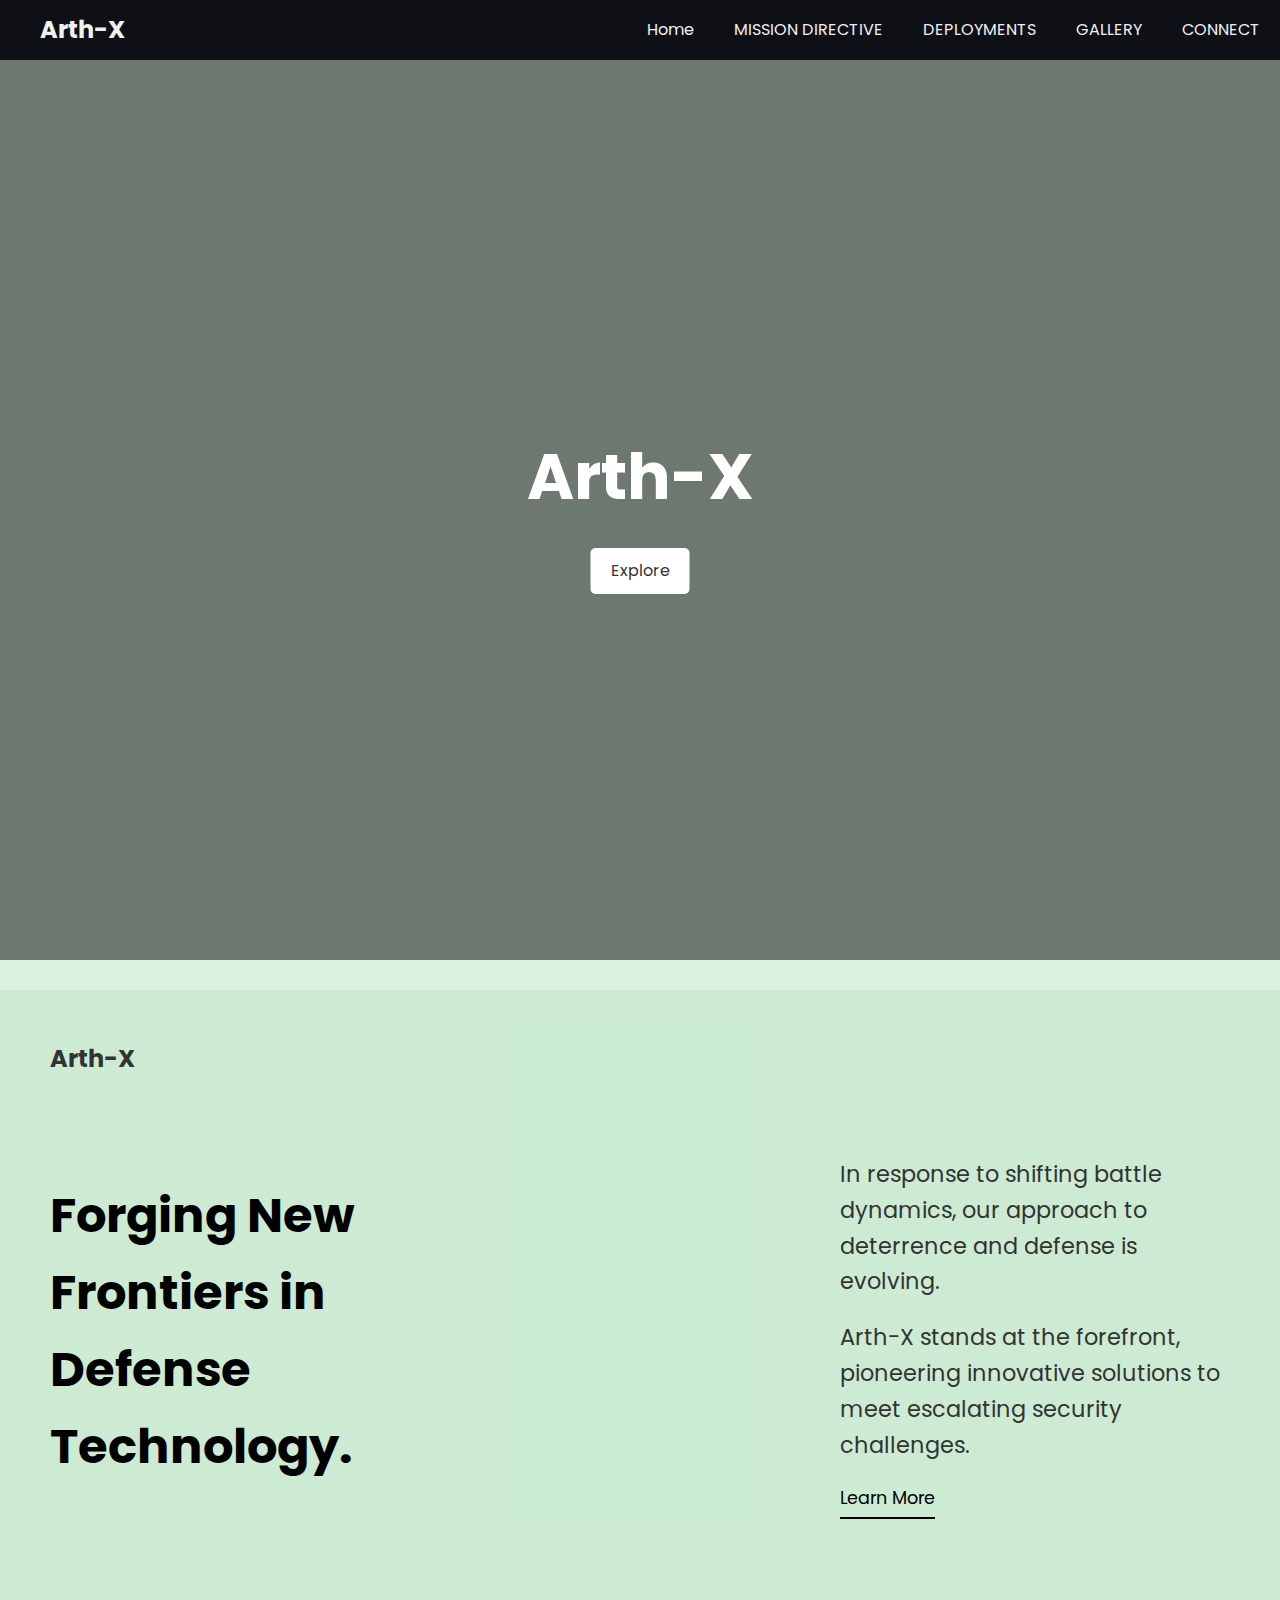
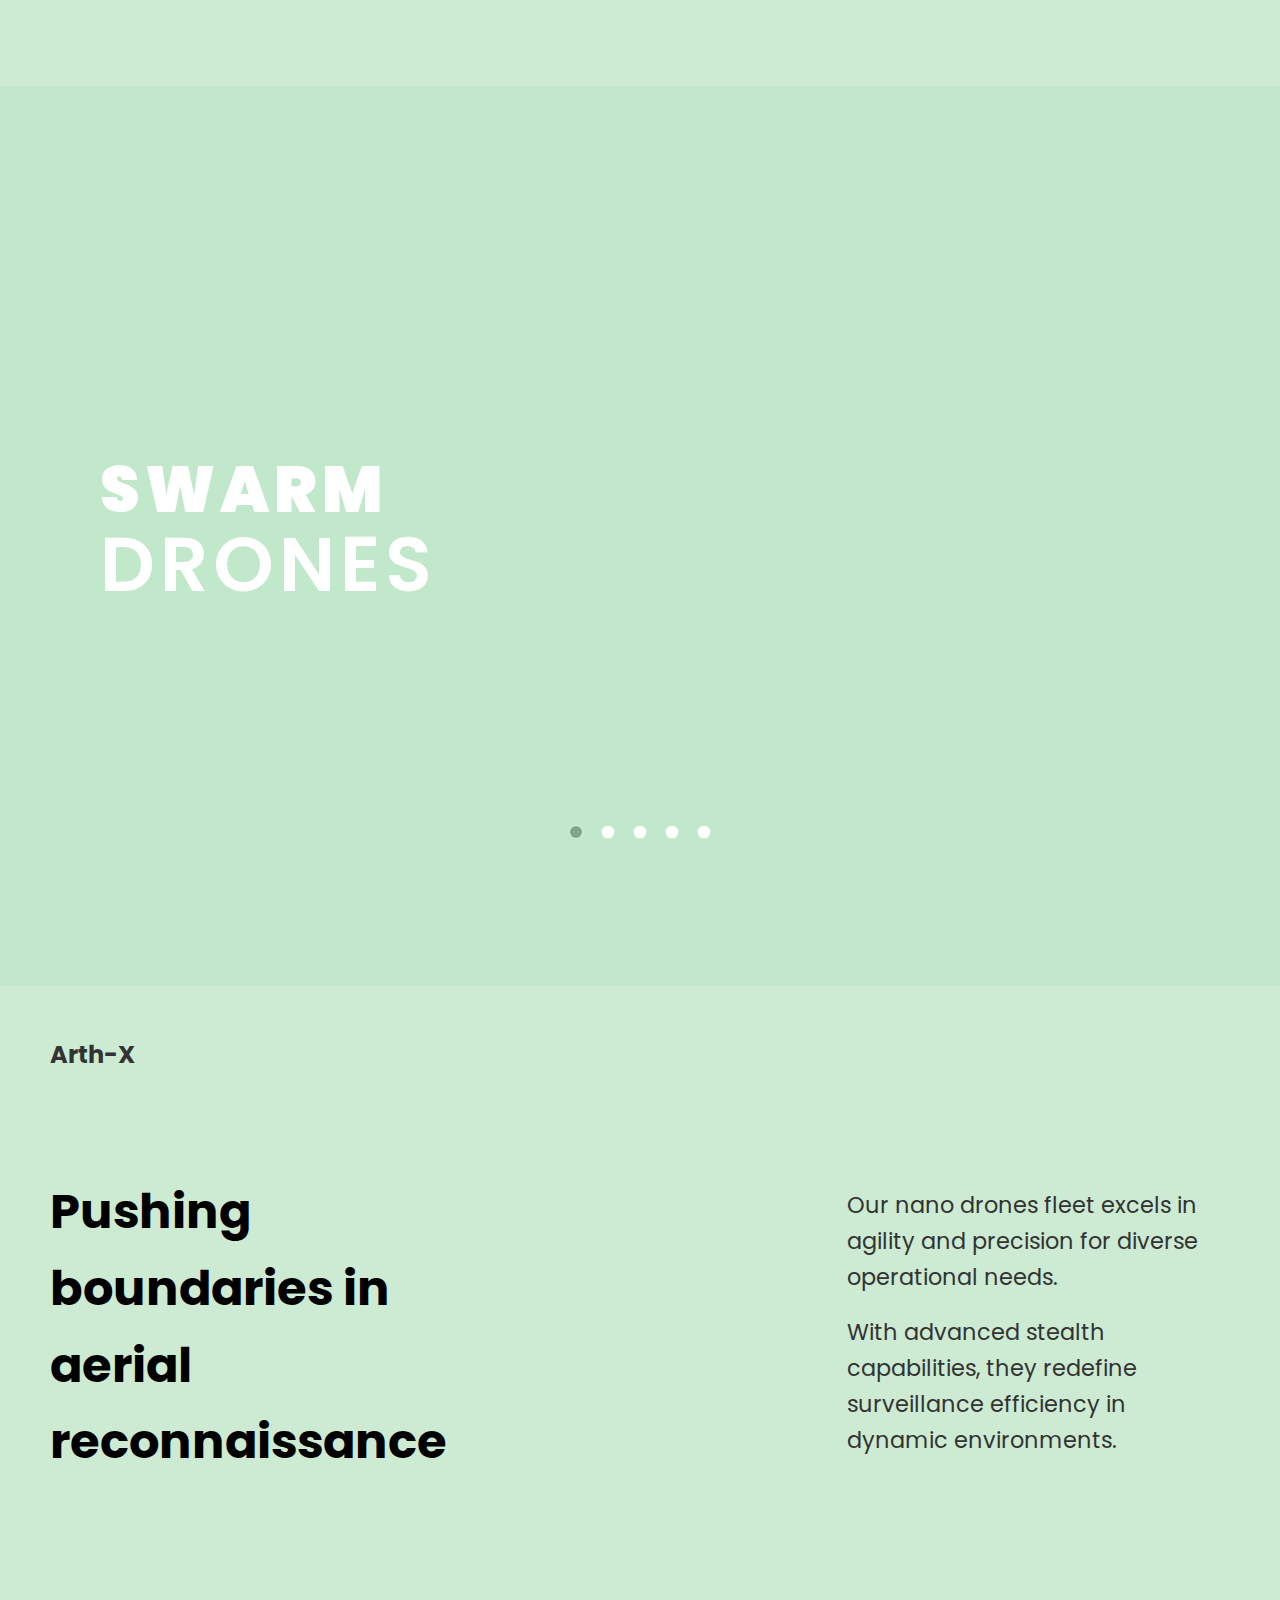
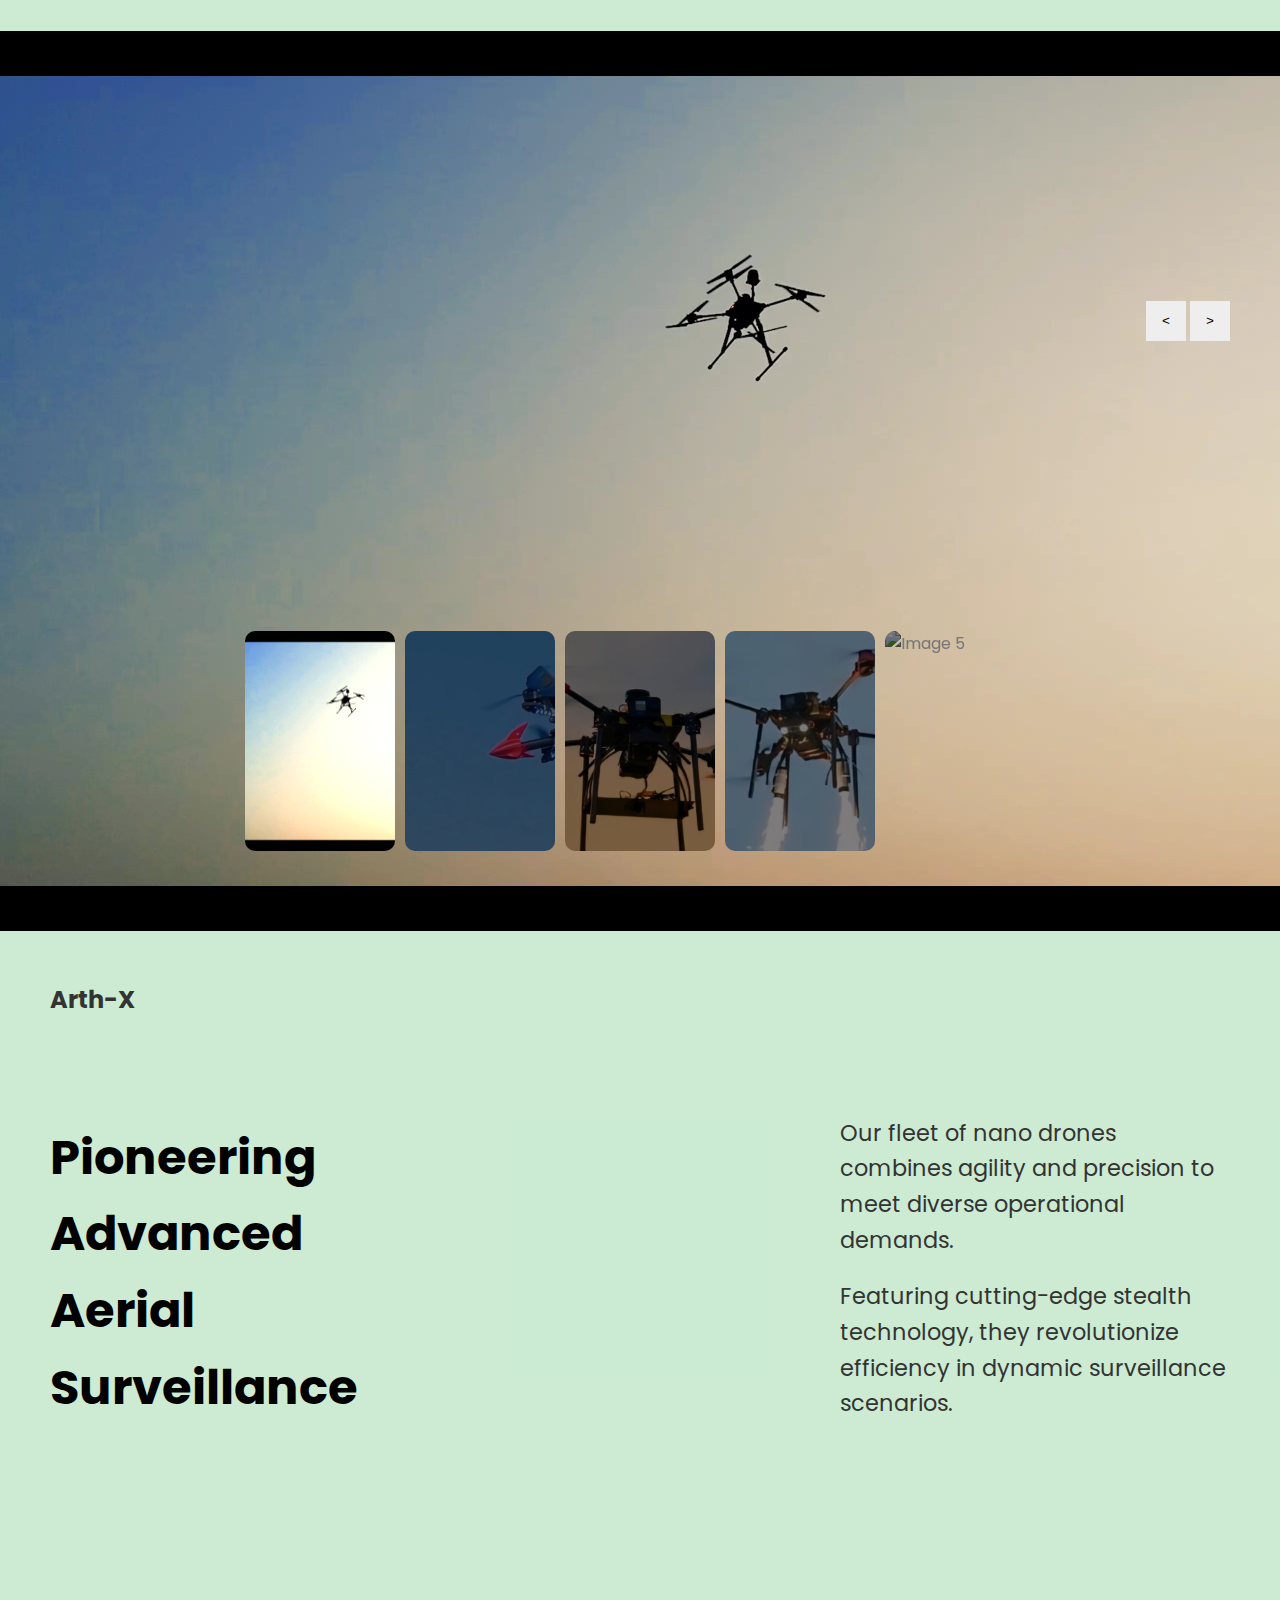
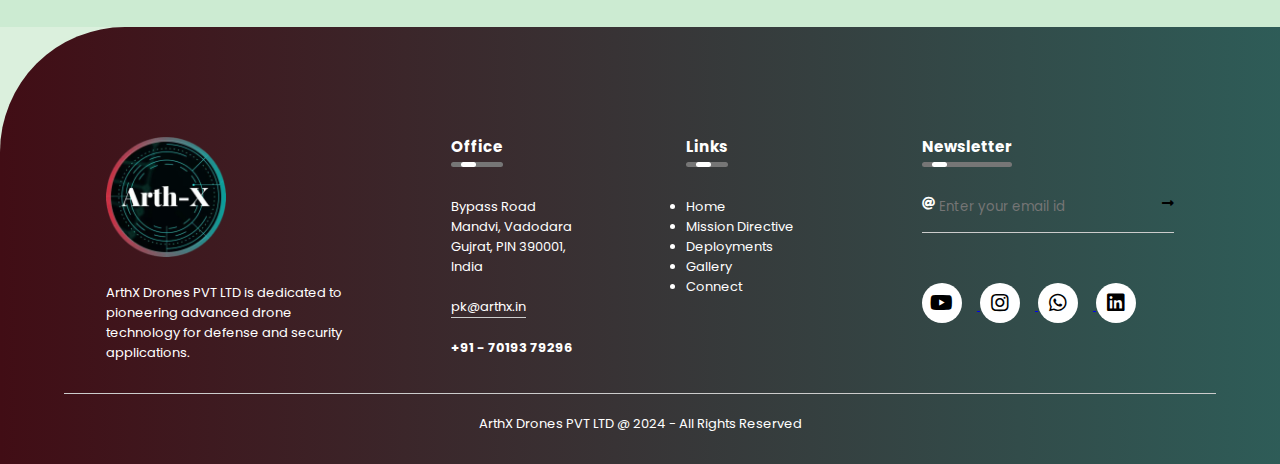
==== index.html @ 859b863c "Update index.html" ====
<!DOCTYPE html>
<html lang="en">
<head>
    <meta charset="UTF-8">
    <meta name="viewport" content="width: device-width, initial-scale=1.0">
    <title>Arth-X - Meaning with X-Factor</title>
    <link rel="stylesheet" href="style.css">
    <link rel="stylesheet" href="https://cdnjs.cloudflare.com/ajax/libs/font-awesome/5.14.0/css/all.min.css">
    <script src="https://kit.fontawesome.com/4e0929f09c.js" crossorigin="anonymous"></script>
    <link rel="stylesheet" href="styles.css">
    
   
</head>
<body>
    <nav>
        <div class="logo-text"></div>
        <label for="sidebar-active" class="open-sidebar-button">
          <i class="fa-solid fa-bars"></i>
        </label>
        <input type="checkbox" id="sidebar-active">
        
        <div class="logo-text">Arth-X</div> <!-- Logo Text -->
    
        <div class="links-container">
            <label for="sidebar-active" class="close-sidebar-button">
                <i class="fa-solid fa-xmark"></i>
              </label>
    
          <!-- The <a> tags are linked to the subpages -->
          <a href="index.html">Home</a> 
          <a href="about.html">MISSION DIRECTIVE</a> 
          <a href="deployments.html">DEPLOYMENTS</a>
          <a href="gallery.html">GALLERY</a>
          <a href="connect.html">CONNECT</a>
        </div>
    </nav>
    


    <div class="hero">
        <video autoplay loop muted class="back-video">
            <source src="Images/fpv kamikaze 2 (2) (1) (2) (1).mp4" type="video/mp4">
        </video>

        

        <div class="contentz">
            <h1>Arth-X</h1>
            <a href="#" class="explore-btn">Explore</a>
        </div>
    </div>
    
    <main>
        <div class="customslider" style="
            --width: 100px;
            --height: 30px;
            --quantity: 10;
        ">
            <div class="list">
                <div class="item" style="--position: 1"><img src="Images/slider1_1.png" alt=""></div>
                <div class="item" style="--position: 2"><img src="Images/slider1_2.png" alt=""></div>
                <div class="item" style="--position: 3"><img src="Images/slider1_3.png" alt=""></div>
                <div class="item" style="--position: 4"><img src="Images/slider1_4.png" alt=""></div>
                <div class="item" style="--position: 5"><img src="Images/slider1_5.png" alt=""></div>
                <div class="item" style="--position: 6"><img src="Images/slider1_6.png" alt=""></div>
                <div class="item" style="--position: 7"><img src="Images/slider1_7.png" alt=""></div>
                <div class="item" style="--position: 8"><img src="Images/slider1_8.png" alt=""></div>
                <div class="item" style="--position: 9"><img src="Images/slider1_9.png" alt=""></div>
                <div class="item" style="--position: 10"><img src="Images/slider1_10.png" alt=""></div>
            </div>
        </div>

        
        
    </main>

    <section class="mission-section">
        <div class="left-column">
            <h2>Arth-X</h2>
            <h1>Forging New Frontiers in Defense Technology.</h1>
        </div>
        <div class="right-column">
            <p>In response to shifting battle dynamics, our approach to deterrence and defense is evolving.</p>
            <p>Arth-X stands at the forefront, pioneering innovative solutions to meet escalating security challenges.</p>
            <a href="#" class="learn-more-btn">Learn More</a>
        </div>
    </section>

    <section class="homeA">
        <video class="video-slide active" src="Images/swarm-day-4_hS8DMoUv.mp4_1721226714559.mp4" autoplay muted loop></video>
        <video class="video-slide" src="Images/happy-mkaakr-sankranrti_ITBYeSYR..mp4_1721223383034.mp4" autoplay muted loop></video>
        <video class="video-slide" src="Images/fpv loop.mp4" autoplay muted loop></video>
        <video class="video-slide" src="Images/fpv kamikaze 2 (2) (1) (2) (1).mp4" autoplay muted loop></video>
        <video class="video-slide" src="Images/micro-auto-arthx_41z5hWg6.mp4_1721512950870.mp4" autoplay muted loop></video>
        <div class="content active">
            <h1>Swarm<br><span>Drones</span></h1>
           
            
        </div>
        <div class="content">
            <h1>Recon<br><span> Drones</span></h1>
            
            
        </div>
        <div class="content">
            <h1>Stealth <br><span>Drones</span></h1>
            
            
        </div>
        <div class="content">
            <h1>Automated<br><span>Drones</span></h1>
            
            
        </div>
        <div class="content">
            <h1>Surveillance<br><span>Drones</span></h1>
           
            
        </div>
        <div class="slider-navigation">
            <div class="nav-btn active"></div>
            <div class="nav-btn"></div>
            <div class="nav-btn"></div>
            <div class="nav-btn"></div>
            <div class="nav-btn"></div>
        </div>
    </section>
    
      <script type="text/javascript">
      //Javacript for responsive navigation menu
      const menuBtn = document.querySelector(".menu-btn");
      const navigation = document.querySelector(".navigation");
  
      menuBtn.addEventListener("click", () => {
        menuBtn.classList.toggle("active");
        navigation.classList.toggle("active");
      });
  
      //Javacript for video slider navigation
      const btns = document.querySelectorAll(".nav-btn");
      const slides = document.querySelectorAll(".video-slide");
      const contents = document.querySelectorAll(".content");
  
      var sliderNav = function(manual){
        btns.forEach((btn) => {
          btn.classList.remove("active");
        });
  
        slides.forEach((slide) => {
          slide.classList.remove("active");
        });
  
        contents.forEach((content) => {
          content.classList.remove("active");
        });
  
        btns[manual].classList.add("active");
        slides[manual].classList.add("active");
        contents[manual].classList.add("active");
      }
  
      btns.forEach((btn, i) => {
        btn.addEventListener("click", () => {
          sliderNav(i);
        });
      });
      </script>


    

    <section class="mission-section">
        <div class="left-column">
            <h2>Arth-X</h2>
            <h1>Pushing boundaries in aerial reconnaissance</h1>
        </div>
        <div class="right-column">
            <p>Our nano drones fleet excels in agility and precision for diverse operational needs.</p>
            <p>With advanced stealth capabilities, they redefine surveillance efficiency in dynamic environments.</p>
        </div>
    </section>

    
    <section class="carousel">
        <!-- Slider -->
        <div class="slider">
            <!-- List Items -->
            <div class="list">
                <div class="item active">
                    <img src="Images/img6.webp" alt="Slider Image 1">
                    <div class="content">
                        <p>Arth-X</p>
                        <h2>SkyRaptor</h2>
                        <p>Stealth and precision from above, redefining aerial dominance in military operations</p>
                    </div>
                </div>
                <div class="item">
                    <img src="Images/img7.webp" alt="Slider Image 2">
                    <div class="content">
                        <p>Arth-X</p>
                        <h2>AgniRaptor</h2>
                        <p>Blazing through with unstoppable force, the ultimate FPV kamikaze drone.</p>
                    </div>
                </div>
                <div class="item">
                    <img src="Images/img8.webp" alt="Slider Image 3">
                    <div class="content">
                        <p>ARTH-X</p>
                        <h2>FalconStrike</h2>
                        <p>Soaring with precision and power, FalconStrike is the aerial drone engineered for high-speed tactical missions.</p>

                    </div>
                </div>
                <div class="item">
                    <img src="Images/img9.webp" alt="Slider Image 4">
                    <div class="content">
                        <p>ARTH-X</p>
                        <h2>ThunderClaw</h2>
                        <p>Unleash a storm of technological prowess with ThunderClaw.</p>

                    </div>
                </div>
                <div class="item">
                    <img src="Images/file.png" alt="Slider Image 5">
                    <div class="content">
                        <p>ARTH-X</p>
                        <h2>ViperEdge</h2>
                        <p>With razor-sharp agility and cutting-edge features.</p>

                    </div>
                </div>
            </div>
            <!-- Button Arrows -->
            <div class="arrows">
                <button id="prev">&lt;</button>
                <button id="next">&gt;</button>
            </div>
            <!-- Thumbnail -->
            <div class="thumbnail">
                <div class="item active">
                    <img src="Images/img6.webp" alt="Image 1">
                    <div class="content"></div>
                </div>
                <div class="item">
                    <img src="Images/img7.webp" alt="Image 2">
                    <div class="content"></div>
                </div>
                <div class="item">
                    <img src="Images/img8.jpg" alt="Image 3">
                    <div class="content"></div>
                </div>
                <div class="item">
                    <img src="Images/img9.jpg" alt="Image 4">
                    <div class="content"></div>
                </div>
                <div class="item">
                    <img src="Images/file.webp" alt="Image 5">
                    <div class="content"></div>
                </div>
            </div>
        </div>
    </section>

    <section class="mission-section">
        <div class="left-column">
        <h2>Arth-X</h2>
        <h1>Pioneering Advanced Aerial Surveillance</h1>
        </div>
            <div class="right-column">
        <p>Our fleet of nano drones combines agility and precision to meet diverse operational demands.</p>
        <p>Featuring cutting-edge stealth technology, they revolutionize efficiency in dynamic surveillance scenarios.</p>
            </div>
                        </div>
                    </div>
                </label>
                
    </section>



    <footer>
        <div class="row">
            <div class="col">
                <img src="Images/logo.webp" class="logo" alt="Logo">
                <p>ArthX Drones PVT LTD is dedicated to pioneering advanced drone technology for defense and security applications.</p>
            </div>
            <div class="col">
                <h3>Office<div class="underline"><span></span></div></h3>
                <p>Bypass Road</p>
                <p>Mandvi, Vadodara</p>
                <p>Gujrat, PIN 390001, India</p>
                <p class="email-id">pk@arthx.in</p>
                <h4>+91 - 70193 79296</h4>
            </div>
            
            <div class="col">
                <h3>Links<div class="underline"><span></span></div></h3>
                <ul>
                    <li><a href="index.html">Home</a></li>
                    <li><a href="about.html">Mission Directive</a></li>
                    <li><a href="deployments.html">Deployments</a></li>
                    <li><a href="gallery.html">Gallery</a></li>
                    <li><a href="connect.html">Connect</a></li>
                </ul>
            </div>
            
            <div class="col">
                <h3>Newsletter<div class="underline"><span></span></div></h3>
                <form>
                    <i class="fas fa-at"></i>
                    <input type="email" placeholder=" Enter your email id" required>
                    <button type="submit"><i class="fas fa-long-arrow-alt-right"></i></button>
                </form>
                
                <div class="social-icons">
                    <a href="https://www.youtube.com/@arthx1977" target="_blank">
                        <i class="fab fa-youtube"></i>
                    </a>
                    <a href="https://www.instagram.com/arthx.in/" target="_blank">
                        <i class="fab fa-instagram"></i>
                    </a>
                    <a href="https://api.whatsapp.com/send?phone=7019379296" target="_blank">
                        <i class="fab fa-whatsapp"></i>
                    </a>
                    <a href="https://www.linkedin.com/company/arthxx/" target="_blank">
                        <i class="fab fa-linkedin"></i>
                    </a>
                </div>
            </div>
        </div>
        <hr>
        <p class="copyright">ArthX Drones PVT LTD @ 2024 - All Rights Reserved</p>
    </footer>


    

    <script src="https://unpkg.com/scrollreveal"></script>
    <script>
      if (typeof ScrollReveal === 'undefined') {
        document.write('<script src="app.js"><\/script>');
      }
    </script>
    
    <script src="app.js" defer></script>
</body>
</html>
---- style.css ----
/* Google Fonts Import */
@import url('https://fonts.googleapis.com/css2?family=Poppins:ital,wght@0,100;0,200;0,300;0,400;0,500;0,600;0,700;0,800;0,900;1,100;1,200;1,300;1,400;1,500;1,600;1,700;1,800;1,900&display=swap');
@import url('https://fonts.googleapis.com/css2?family=Poppins:ital,wght@0,100;0,200;0,300;0,400;0,500;0,600;0,700;0,800;0,900;1,100;1,200;1,300;1,400;1,500;1,600;1,700;1,800;1,900&display=swap');

/* Reset and base styles */
* {
    margin: 0;
    padding: 0;
    box-sizing: border-box;
}

body {
    font-family: 'Poppins', sans-serif;
    line-height: 1.6;
    overflow-x: hidden; /* Prevent horizontal scroll */
    background-color: #fff; /* Set a default background color */
}

/* Hero section */

.contentz {
    align-items: center; /* Center align items horizontally */
    text-align: center; /* Center align text */
    position: absolute;
    top: 50%;
    left: 50%;
    transform: translate(-50%, -50%);
    z-index: 1;
    white-space: nowrap;
}

.hero {
    position: relative;
    height: 100vh;
    width: auto;
    display: flex;
    align-s: center;
    justify-content: center;
    text-align: center;
    color: #fff;
    background-image: linear-gradient(rgba(0, 0, 0, 0.5), rgba(0, 0, 0, 0.5)), url('images/background.jpg');
    background-size: cover;
    background-position: center;
    padding: 0 5%;
}

.hero video.back-video {
    position: absolute;
    right: 0;
    bottom: 0;
    z-index: -1;
    width: auto;
    height: 100%;
}

.hero h1 {
    font-size: 4rem;
    font-weight: bold;
    margin-bottom: 20px;
}

.hero .explore-btn {
    display: inline-block;
    padding: 10px 20px;
    background-color: #fff;
    color: #333;
    text-decoration: none;
    border-radius: 5px;
    transition: background-color 0.3s ease;
}

.hero .explore-btn:hover {
    background-color: #ddd;
}

/* Navigation */

/* Mission section */
.mission-section {
    display: flex;
    justify-content: space-between;
    align-s: center;
    padding: 1000px;;
    background-color: rgba(170, 224, 187, 0.3);
}

.left-column {
    flex: 1;
    padding-right: 200px;
}

.left-column h2 {
    font-size: 1.5rem;
    color: #333;
    margin-bottom: 100px;
}

.left-column h1 {
    font-size: 3.0rem;
    font-weight: bold;
    color: #000;
    margin-bottom: 150px;
}

.right-column {
    flex: 1;
    padding-left: 200px;
}

.right-column p {
    font-size: 1.4rem;
    color: #333;
    margin-bottom: 20px;
}

.learn-more-btn {
    display: inline-block;
    font-size: 1.1rem;
    color: #000;
    text-decoration: none;
    border-bottom: 2px solid #000;
    padding-bottom: 5px;
    transition: color 0.3s ease, border-color 0.3s ease;
}

.learn-more-btn:hover {
    color: #007bff;
    border-color: #007bff;
}

/* News section */
.news {
    background-color: #f9f9f9;
    padding: 50px 0;
}

.container {
    width: 80%;
    margin: 0 auto;
    padding: 40px 0;
}

.news-list {
    display: flex;
    justify-content: space-around;
    margin-top: 40px;
}

.news-article {
    text-align: center;
    padding: 20px;
}

.news-article h3 {
    font-size: 1.5rem;
    margin-bottom: 10px;
}

.news-article p {
    color: #666;
    margin-bottom: 20px;
}

.news-article .btn {
    display: inline-block;
    padding: 10px 20px;
    background-color: #007bff;
    color: #fff;
    text-decoration: none;
    border-radius: 5px;
    transition: background-color 0.3s ease;
}

.news-article .btn:hover {
    background-color: #0056b3;
}

* {
    margin: 0;
    padding: 0;
    font-family: 'Poppins', sans-serif;
    box-sizing: border-box;
}

body {
    background: #eef8ff;
    position: relative;
    min-height: 100vh;
    margin-bottom: 0px; /* Ensure there's enough space for the footer */
}

footer {
    width: 100%;
    position: relative;
    bottom: 0;
    background: linear-gradient(to right, #410d15, #043837cd); /* Adjust gradient colors as needed */
    padding: 100px 0 30px;
    border-top-left-radius: 125px;
    font-size: 13px;
    line-height: 20px;
    color: #fff; /* Ensure text is readable */
}


.row {
    width: 85%;
    margin: auto;
    display: flex;
    flex-wrap: wrap;
    align-s: flex-start;
    justify-content: space-between;
}


.col {
    flex-basis: 25%;
    padding: 10px;
}

.col:nth-child(2), .col:nth-child(3) {
    flex-basis: 15%;
}



.logo {
    max-width: 120px;
    height: auto;
    margin-bottom: 20px;
}

.col h3 {
    width: fit-content;
    margin-bottom: 40px;
    position: relative;
}
.email-id {
    width: fit-content;
    border-bottom: 1px solid #ccc;
    margin: 20px 0;
}

form {
    padding-bottom: 15px;
    display: flex;
    align-s: center;
    justify-content: space-between;
    border-bottom: 1px solid #ccc;
    margin-bottom: 50px;
}

form .far {
    font-size: 18px;
    margin-right: 20px;
}

form input {
    width: 100%;
    background: transparent;
    color: #ccc;
    border: 0;
    outline: none;
}

form button {
    background: transparent;
    border: 0;
    outline: none;
    cursor: pointer;
    display: flex;
}
form button .far {
    font-size: 16px;
    color: #ffffff; /* Adjust color as needed */
}

.social-icons .fab {
    width: 40px;
    height: 40px;
    border-radius: 50%;
    text-align: center;
    line-height: 40px;
    font-size: 20px;
    color: #000;
    background: #fff;
    margin-right: 15px;
    cursor: pointer;
}
hr {
    width: 90%;
    border: 0;
    border-bottom: 1px solid #ccc;
    margin: 20px auto;
}
.copyright{
    text-align: center;
}
.underline {
    width: 100%;
    height: 5px;
    background: #767676;
    border-radius: 3px;
    position: absolute;
    top: 25px;
    left: 0;
    overflow: hidden;
}
.underline span {
    width: 15px;
    height: 100%;
    background: #fff; /* Adjust background color as needed */
    border-radius: 3px;
    position: absolute;
    top: 0;
    left: 10px; /* Adjust left positioning as needed */
    animation: moving 2s linear infinite;
}
@keyframes moving {
    0% {
        left: -20px; /* Starting position off-screen to the left */
    }
    100% {
        left: 100%; /* Ending position all the way to the right */
    }
}

@media (max-width: 700px) {
    footer {
        bottom: unset;
    }

    .col {
        flex-basis: 100%;
        padding: 10px;
    }

    .col:nth-child(2),
    .col:nth-child(3) {
        flex-basis: 100%;
    }
}

/* Body and Header Styles */
body {
    font-family: 'Poppins', sans-serif;
    margin: 0;
    background-color: #010101;
    color: #eee;
}

svg {
    width: 25px;
}

header {
    width: 1440px;
    max-width: 90%;
    margin: auto;
    display: grid;
    grid-template-columns: 50px 1fr 50px;
    grid-template-rows: 50px;
    justify-content: center;
    align-s: center;
    position: relative;
    z-index: 1;
}

header .logo {
    font-weight: bold;
}

header .menu {
    padding: 0;
    margin: 0;
    list-style: none;
    display: flex;
    justify-content: center;
    gap: 20px;
    font-weight: 500;
}

/* CSS Slider */
.slider {
    height: 100vh;
    margin-top: -50px;
    position: relative;
    overflow: hidden; /* Ensure slider container hides overflow */
}

.slider .list .item {
    position: absolute;
    top: 0;
    right: 0;
    bottom: 0;
    left: 0;
    overflow: hidden;
    transition: 0.5s;
        text-shadow: rgb(0, 0, 1);
}

.slider .item img {
    width: 100%;
    height: 100%;
    object-fit: cover;
    text-shadow: rgb(0, 0, 1);
}

.slider .item::after {
    content: '';
    width: 100%;
    height: 100%;
    position: absolute;
    left: 0;
    bottom: 0;
    background-image: linear-gradient;
    text-shadow: rgb(0, 0, 1);
}

.slider .item .content {
    position: absolute;
    left: 10%;
    top: 20%;
    width: 500px;
    max-width: 80%;
    z-index: 2; /* Ensure content is above images */
    background-color: transparent; /* Background color for testing */
    padding: 20px; /* Adjust padding as needed */
    color: #ffffff; /* Text color */
    text-shadow: rgb(0, 0, 1);

}

.slider .item .content p:first-child {
    text-transform: uppercase;
    letter-spacing: 2px; /* Adjust letter-spacing */
    font-weight: bold; /* Example style for the first paragraph */
}

.slider .item .content h2 {
    font-size: 80px; /* Adjust font size */
    margin-bottom: 10px; /* Example margin for the heading */
    font-weight: bold; /* Example style for the heading */
}

@media (max-width: 768px) {.slider .item .content h2 {
    font-size: 30px; /* Adjust font size */
    margin-bottom: 10px; /* Example margin for the heading */
    font-weight: bold; /* Example style for the heading */

}
}


@media (max-width: 768px) {.slider .item .content {
background-color: rgba(0, 0, 1, 0.111);}}


.slider .list .item.active {
    opacity: 1;
    z-index: 10;
}

@keyframes showContent {
    to {
        transform: translateY(0);
        filter: blur(0);
        opacity: 1;
    }
}

.slider .list .item.active p:nth-child(1),
.slider .list .item.active h2,
.slider .list .item.active p:nth-child(3) {
    transform: translateY(30px);
    filter: blur(20px);
    opacity: 0;

    animation: showContent 0.5s 0.7s ease-in-out 1 forwards;
}

.slider .list .item.active h2:nth-child(1) {
    animation-name: showContent;
    animation-delay: 1.5s; /* 1.5 seconds delay */
}

.slider .list .item.active p:nth-child(3) {
    animation-name: showContent;
    animation-duration: 1.3s; /* 1.3 seconds duration */
}

.arrows {
    position: absolute;
    top: 30%;
    right: 50px;
    z-index: 100;
}

.arrows button {
    background-color: #eee;
    border: none;
    font-family: monospace;
    width: 40px;
    height: 40px;
    transition: background-color 0.3s ease, color 0.3s ease;
}

.arrows button:hover {
    background-color: #575252;
    color: black;
}
.thumbnail {
    position: absolute;
    bottom: 50px;
    z-index: 11;
    display: flex;
    gap: 10px;
    width: 100%;
    height: 250px;
    padding: 0 50px;
    box-sizing: border-box;
    overflow: auto;
    justify-content: center;
}
.thumbnail::-webkit-scrollbar {
    width: 0; /* Hides the scrollbar in WebKit browsers */
}

.thumbnail .item {
    width: 150px;
    height: 220px;
    filter: brightness(0.5); /* Adjust brightness as needed */
    transition: 0.5s;
    flex: shrink 0; ;
    /* Additional styling can go here */
}

.thumbnail .item img {
    width: 100%;
    height: 100%;
    object-fit: cover;
    border-radius: 10px;
}

.thumbnail .item.active {
    filter: brightness(1.5); /* Adjust brightness as needed */
}

.thumbnail .item .content {
    position: absolute;
    top: auto;
    right: 10px;
    bottom: 10px;
    left: 10px;
    /* Adjust the positioning as needed */
}

@media screen and (max-width: 678px) {
    .thumbnail {
        justify-content: start; /* Adjust alignment as needed */
    }

    .slider .List .item .content h2 {
        font-size: 60px; /* Adjust font size for smaller screens */
    }

    .arrows {
        top: 10%; /* Adjust positioning of arrows */
    }
}

@media (max-width: 768px) {
    .arrows {
        display: none; /* Hide the .arrowa elements on screens smaller than 768px */
    }
}

/* For mobile devices (less than 768px wide) */
/* For mobile devices (less than 768px wide) */
/* For mobile devices (less than 768px wide) */
/* For mobile devices (less than 768px wide) */
@media (max-width: 767px) {
    .thumbnail {
        position: absolute;
        bottom: -60px; /* Adjust bottom spacing as needed */
        z-index: 11;
        display: flex;
        gap: 10px;
        width: 100%;
        padding: 0 10px; /* Adjust padding as needed */
        box-sizing: border-box;
        overflow: auto;
        justify-content: left; /* Adjust alignment as needed */
        
    }

    .thumbnail .item {
        width: 80px; /* Adjust width for smaller squares */
        height: 80px; /* Adjust height for smaller squares */
        filter: brightness(0.5); /* Adjust brightness as needed */
        transition: 0.5s;
        flex: 0 0 auto; /* Reset flex properties for smaller items */
        text-align: left; /* Center-align text */
        
    }

    .thumbnail .item img {
        width: 100%;
        height: 100%;
        object-fit: cover;
        border-radius: 10px; /* Keep the border radius */
    }

    .thumbnail .item .content {
        font-size: 12px; /* Adjust font size as needed */
        line-height: 1.2; /* Adjust line height for better spacing */
        align-items: left;
        display: none;
    }
}



/* Body and Header Styles */
body {
    font-family: 'Poppins', sans-serif;
    margin: 0;
    background-color: #ffffff;
    color: #eee;
    position: relative; /* Ensure body is relatively positioned for z-index */
    z-index: 1; /* Set a base z-index for the body */
}

svg {
    width: 25px;
}

header {
    width: 100%;
    max-width: 1440px;
    margin: auto;
    display: grid;
    grid-template-columns: 50px 1fr 50px;
    grid-template-rows: 50px;
    justify-content: center;
    align-items: center;
    position: relative;
    z-index: 2; /* Ensure header is above other content */
}

header .logo {
    font-weight: bold;
    color: white;
    position: relative; /* Ensure logo respects z-index */
    z-index: 2; /* Ensure logo is above slider */
}

header .menu {
    padding: 0;
    margin: 0;
    list-style: none;
    display: flex;
    justify-content: center;
    gap: 20px;
    font-weight: 500;
    position: relative; /* Ensure menu respects z-index */
    z-index: 100; /* Ensure menu is above slider */
}

/* Slider Styles and other existing styles continue... */

.mission-section {
    display: flex;
    justify-content: space-between;
    align-items: center;
    padding: 50px;
    background-color:#223
                      url('images/background.jpg'); /* Replace with your actual image */
    background-size: cover;
    background-position: center;
}


* {
    box-sizing: border-box;
    margin: 0;
    padding: 0;
    font-family: Arial, Helvetica, sans-serif;
}

body {
    background-color: #dbf0dd;
}

.wrapper {
    width: 100%;
    height: 100vh;
    display: flex;
    align-items: left;
    justify-content: left;
}

.container {
    height: 800px;
    display: flex;
    flex-wrap: nowrap;
    justify-content: start;
    overflow: hidden; /* Added to hide overflow */
    align-items: left;
    justify-content: left;
}

.card {
    width: 100px;
    height: 600px; /* Adjusted height for cards */
    border-radius: 0.75rem;
    background-size: cover;
    cursor: pointer;
    overflow: hidden;
    border-radius: 2rem;
    margin: 0 10px;
    display: flex;
    align-items: flex-end;
    transition: 8.6s cubic-bezier(0.28, -0.03, 0, 0.99);
    box-shadow: 0px 10px 30px -5px rgba(0, 0, 0, 0.8);
}

.card > .row {
    color: white;
    display: flex;
    flex-wrap: nowrap;
}

.card > .row > .icon {
    background: #223;
    color: white;
    border-radius: 50%;
    width: 50px;
    display: flex;
    justify-content: center;
    align-items: center;
    margin: 15px;
}

.card > .row > .description {
    display: flex;
    justify-content: center;
    flex-direction: column;
    overflow: hidden;
    height: 80px;
    width: 520px;
    opacity: 0;
    transform: translateY(30px);
    transition: all 0.3s ease;
}

.description p {
    color: #b0b0ba;
    padding-top: 5px;
}

.description h4 {
    text-transform: uppercase;
}

input:checked + label {
    width: 600px;
}

input:checked + label .description {
    opacity: 1 !important;
    transform: translateY(0) !important;
}

.card[for="c1"] {
    background-image: url('./Images/img3.jpg');
}

.card[for="c2"] {
    background-image: url('./Images/img2.jpg');
}

.card[for="c3"] {
    background-image: url('Images/img4.jpg');
}

.card[for="c4"] {
    background-image: url('./Images/img6.jpg');
}

/* Reset and base styles */
* {
    margin: 0;
    padding: 0;
    box-sizing: border-box;
    font-family: 'Poppins', sans-serif;
}

/* Header styles */
header {
    position: absolute;
    top: 0;
    left: 0;
    width: 100%;
    padding: 30px 100px;
    display: flex;
    justify-content: space-between; /* Adjusted to evenly distribute items */
    align-items: center;
    z-index: 100;
    background-color: transparent; /* Ensure background is transparent */
    color: #359381;
}

header .logo-img {
    height: 50px; /* Set the height of the logo image */
    width: auto;  /* Maintain aspect ratio */

}

header .logo-img {
    font-size: 5em;
    color: rgba(170, 224, 187, 0.3);
    margin-right: -550px;
    

}

header .logo-img {
    font-size: 5em;
    color: #359381;
    margin-right: -550px;
}


section{
  padding: 100px 100px;
}

@import url('https://fonts.googleapis.com/css2?family=Poppins:wght@200;300;400;500;600;700;800;900&display=swap');

* {
  margin: 0;
  padding: 0;
  box-sizing: border-box;
  font-family: "Poppins", sans-serif;
}

header {
  z-index: 999;
  position: absolute;
  top: 0;
  left: 0;
  width: 100%;
  display: flex;
  justify-content: space-between;
  align-items: center;
  padding: 15px 200px;
  transition: 0.5s ease;
}

header .brand {
  color: #fff;
  font-size: 1.5em;
  font-weight: 700;
  text-transform: uppercase;
  text-decoration: none;
}

header .navigation {
  position: relative;
}

header .navigation .navigation-items a {
  position: relative;
  color: #fff;
  font-size: 1em;
  font-weight: 500;
  text-decoration: none;
  margin-left: 30px;
  transition: 0.3s ease;
}

header .navigation .navigation-items a:before {
  content: '';
  position: absolute;
  background: #fff;
  width: 0;
  height: 3px;
  bottom: 0;
  left: 0;
  transition: 0.3s ease;
}

header .navigation .navigation-items a:hover:before {
  width: 100%;
}

section {
  padding: 0px 0px;
}

.homeA {
  position: relative;
  width: 100%;
  min-height: 100vh;
  display: flex;
  justify-content: center;
  flex-direction: column;
  background: rgba(170, 224, 187, 0.3);
}

.homeA:before {
  z-index: 777;
  content: '';
  position: absolute;
  background: rgba(170, 224, 187, 0.3);
  width: 100%;
  height: 100%;
  top: 0;
  left: 0;
}

.homeA .content {
  z-index: 888;
  color: rgb(255, 255, 255);
  width: 70%;
  margin-top: 50px;
  display: none;
  opacity: 0; /* Hide content initially */
  transition: opacity 0.5s ease; /* Smooth opacity transition */
}

.homeA .content.active {
  display: block;
  opacity: 1; /* Show content with transition */
}


.homeA .content h1 {
  font-size: 4em;
  font-weight: 900;
  text-transform: uppercase;
  letter-spacing: 5px;
  line-height: 75px;
  margin-bottom: 40px;
    padding:100px;
}

.homeA .content h1 span {
  font-size: 1.2em;
  font-weight: 600;
}

.homeA .content p {
  margin-bottom: 65px;
}

.homeA .content a {
  background: #fff;
  padding: 15px 35px;
  color: rgb(255, 255, 255);
  font-size: 1.1em;
  font-weight: 500;
  text-decoration: none;
  border-radius: 2px;
}

.homeA .media-icons {
  z-index: 888;
  position: absolute;
  right: 30px;
  display: flex;
  flex-direction: column;
  transition: 0.5s ease;
}

.homeA .media-icons a {
  color: #fff;
  font-size: 1.6em;
  transition: 0.3s ease;
}

.homeA .media-icons a:not(:last-child) {
  margin-bottom: 20px;
}

.homeA .media-icons a:hover {
  transform: scale(1.3);
}

.homeA video {
  z-index: 000;
  position: absolute;
  top: 0;
  left: 0;
  width: 100%;
  height: 100%;
  object-fit: cover;
}

.slider-navigation {
  z-index: 888;
  position: relative;
  display: flex;
  justify-content: center;
  align-items: center;
  transform: translateY(80px);
  margin-bottom: 12px;
}

.slider-navigation .nav-btn {
  width: 12px;
  height: 12px;
  background: #fff;
  border-radius: 50%;
  cursor: pointer;
  box-shadow: 0 0 2px rgb(255, 255, 255);
  transition: 0.3s ease;
}

.slider-navigation .nav-btn.active {
  background: rgb(125, 167, 139);
}

.slider-navigation .nav-btn:not(:last-child) {
  margin-right: 20px;
}

.slider-navigation .nav-btn:hover {
  transform: scale(1.2);
}

.video-slide {
  position: absolute;
  width: 100%;
  clip-path: circle(0% at 0 50%);
  z-index: 1; /* Ensure video slides are behind content */
}

.video-slide.active {
  clip-path: circle(150% at 0 50%);
  transition: clip-path 2s ease;
}

@media (max-width: 1040px) {
  header {
    padding: 12px 20px;
  }

  section {
    padding: 0px 0px;
  }

  .homeA .media-icons {
    right: 15px;
  }

  header .navigation {
    display: none;
  }

  header .navigation.active {
    position: fixed;
    width: 100%;
    height: 100vh;
    top: 0;
    left: 0;
    display: flex;
    justify-content: center;
    align-items: center;
    background: rgba(1, 1, 1, 0.5);
  }

  header .navigation .navigation-items a {
    color: rgba(170, 224, 187, 0.3);
    font-size: 1.2em;
    margin: 20px;
  }

  header .navigation .navigation-items a:before {
    background: #222;
    height: 5px;
  }

  header .navigation.active .navigation-items {
    background: #fff;
    width: 600px;
    max-width: 600px;
    margin: 20px;
    padding: 40px;
    display: flex;
    flex-direction: column;
    align-items: center;
    border-radius: 5px;
    box-shadow: 0 5px 25px rgb(1 1 1 / 20%);
  }

  .menu-btn {
    background: url(menu.png) no-repeat;
    background-size: 30px;
    background-position: center;
    width: 40px;
    height: 40px;
    cursor: pointer;
    transition: 0.3s ease;
    position: absolute;
  }

  .menu-btn.active {
    z-index: 999;
    background: url(close.png) no-repeat;
    background-size: 25px;
    background-position: center;
    transition: 0.3s ease;
  }
}

@media (max-width: 560px) {
  .homeA .content h1 {
    font-size: 3em;
    line-height: 60px;
  }
}

  
  
/* Example media query for mobile devices */
@media screen and (max-width: 768px) {
    .footer {
        display: block; /* Ensure footer is visible */
        /* Add necessary styling specific to smaller screens */
    }
}
/* Example adjustments for footer */
.footer {
    /* Ensure footer is visible and properly spaced */
    display: block;
    margin-top: 20px;
}

/* Example adjustments for other sections */
.footer {
    /* Ensure sections are responsive */
    width: 100%;
    padding: 20px;
    box-sizing: border-box;
}

/* Ensure elements are visible across all screen sizes */
@media (max-width: 0px) {
    .reveal-element {
        display: block;
        visibility: visible;
    }
}


body{
    margin: 0;
    background-color: #dbf0dd;
}
main{
    width: min(1200px, 90vw);
    margin: auto;
}
.customslider{
    width: 100%;
    height: var(--height);
    overflow: hidden;
    mask-image: linear-gradient(
        to right,
        transparent,
        #000 10% 90%,
        transparent
    );
}
.customslider .list{
    display: flex;
    width: 100%;
    min-width: calc(var(--width) * var(--quantity));
    position: relative;
}
.customslider .list .item{
    width: var(--width);
    height: var(--height);
    position: absolute;
    left: 100%;
    animation: autoRun 10s linear infinite;
    transition: filter 0.5s;
    animation-delay: calc( (10s / var(--quantity)) * (var(--position) - 1) )!important;
}
.customslider .list .item img{
    width: 100%;
    height: 150%;
}
@keyframes autoRun{
    from{
        left: 100%;
    }to{
        left: calc(var(--width) * -1);
    }
}
.customslider:hover .item{
    animation-play-state: paused!important;
    filter: grayscale(1);
}

.customslider .item:hover{
    filter: grayscale(0);
}
.customslider[reverse="true"] .item{
    animation: reversePlay 10s linear infinite;
}
@keyframes reversePlay{
    from{
        left: calc(var(--width) * -1);
    }to{
        left: 100%;
    
    }
}
@import url('https://fonts.googleapis.com/css2?family=Poppins:ital,wght@0,100;0,200;0,300;0,400;0,500;0,600;0,700;0,800;0,900;1,100;1,200;1,300;1,400;1,500;1,600;1,700;1,800;1,900&display=swap');
:root{
  --color-1: #0f1016;
  --text-color: #f0f0f0;
  --accent-color: #006aff;
}
*{
  margin: 0;
  padding: 0;
}
html{
  font-size: 12pt;
  font-family: Poppins, Segoe UI, Tahoma, sans-serif;
}
nav{
  height: 60px;
  background-color: var(--color-1);
  display: flex;
  justify-content: flex-end;
  align-items: center;
  overflow: ;
}
.links-container{
  height: 100%;
  width: 100%;
  display: flex;
  flex-direction: row;
  align-items: center;
    overflow: hidden;
}
nav a{
  height: 100%;
  padding: 0 20px;
  display: flex;
  align-items: center;
  text-decoration: none;
  color: var(--text-color);
}
nav a:hover{
  background-color: var(--accent-color);
}
nav .home-link{
  margin-right: auto;
}
nav svg{
  fill: var(--text-color);
}
#sidebar-active{
  display: none;
}
.open-sidebar-button, .close-sidebar-button{
  display: none;
}
@media(max-width: 450px){
  .links-container{
    flex-direction: column;
    align-items: flex-start;

    position: fixed;
    top: 0;
    right: -100%;
    z-index: 10;
    width: 300px;

    background-color: var(--color-1);
    box-shadow: -5px 0 5px rgba(0, 0, 0, 0.25);
    transition: 0.75s ease-out;
  }
  nav a{
    box-sizing: border-box;
    height: auto;
    width: 100%;
    padding: 20px 30px;
    justify-content: flex-start;
  }
  .open-sidebar-button, .close-sidebar-button{
    padding: 20px;
    display: block;
  }
  #sidebar-active:checked ~ .links-container{
    right: 0;
  }
  #sidebar-active:checked ~ #overlay{
    height: 100%;
    width: 100%;
    position: fixed;
    top: 0;
    left: 0;
    z-index: 9;
  }
}
@import url('https://fonts.googleapis.com/css2?family=Poppins:ital,wght@0,100;0,200;0,300;0,400;0,500;0,600;0,700;0,800;0,900;1,100;1,200;1,300;1,400;1,500;1,600;1,700;1,800;1,900&display=swap');

:root {
  --color-1: #0f1016;
  --text-color: #f0f0f0;
  --accent-color: #006aff;
}

* {
  margin: 0;
  padding: 0;
}

html {
  font-size: 12pt;
  font-family: Poppins, Segoe UI, Tahoma, sans-serif;
}

nav {
  height: 60px;
  background-color: var(--color-1);
  display: flex;
  justify-content: flex-end;
  align-items: center;
  position: relative; /* Ensure positioning context for overlay */
  z-index: 20; /* Ensure nav is on top of other content */
}

.links-container, nav .home-link {
  height: 100%;
  width: 100%;
  display: flex;
  flex-direction: row;
  align-items: center;
  position: relative; /* Ensure it respects position in nav */
  justify-content: flex-end;
}

nav a, nav .home-link {
  height: 100%;
  padding: 0 20px;
  display: flex;
  align-items: center;
  text-decoration: none;
  color: var(--text-color);
}

nav a:hover {
  background-color: var(--accent-color);
}

nav svg {
  fill: var(--text-color);
}

#sidebar-active {
  display: none;
}

.open-sidebar-button,
.close-sidebar-button {
  display: none;
}

#overlay {
  display: none; /* Ensure overlay is hidden by default */
}

.logo-text {
  font-size: 1.5rem; /* Adjust size as needed */
  color: var(--text-color);
  padding: 20px;
  font-weight: bold;
  position: absolute;
  left: 20px; /* Adjust as needed */
  top: 50%;
  transform: translateY(-50%);
  z-index: 10; /* Ensure logo is above other content */
}

@media (max-width: 450px) {
    .links-container {
        flex-direction: column;
        align-items: flex-start;
        justify-content: flex-start;
        position: fixed;
        top: 0;
        right: -100vw; /* Changed from -100% to -100vw */
        z-index: 10;
        width: 300px;
        height: 100vh;
        background-color: var(--color-1);
        box-shadow: -5px 0 5px rgba(0, 0, 0, 0.25);
        transition: 0.75s ease-out;
    }

    .links-container.active {
        right: 0; /* Adjust this to 0 when the menu is active */
    }
}


@media (max-width: 450px) {nav a {
    box-sizing: border-box;
    height: auto;
    width: 100%;
    padding: 20px 30px;
    justify-content: flex-start;
  }
                          

  .open-sidebar-button,
  .close-sidebar-button {
    padding: 20px;
    display: block;
  }

  #sidebar-active:checked ~ .links-container {
    right: 0;
  } }

  #sidebar-active:checked ~ #overlay {
    display: block; /* Show the overlay when the sidebar is active */
    height: 100%;
    width: 100%;
    position: fixed;
    top: 0;
    left: 0;
    z-index: 9;
    background: rgba(79, 47, 47, 0.5); /* Add a semi-transparent background */
  }

  .logo-text {
    position: absolute;
    left: 20px; /* Adjust position as needed */
    top: 50%;
    transform: translateY(-50%);
  }
}

@media(max-width: 768px){
    .right-column p, .learn-more-btn{
      display: none;
    }
}

@media(max-width: 768px){
    .left-column h1, .learn-more-btn{
      display: absolute;
      font-size: 30px;
    }
}

.home .content {
    z-index: 888;
    color: #fff;
    width: 70%;
    margin-top: 50px;
    display: block; /* Make sure content is displayed */
    opacity: 1; /* Ensure opacity is fully visible */
    transition: opacity 0.5s ease; /* Smooth transition */
  }
  
  .home .content p {
    margin-bottom: 65px;
    /* Add debugging styles */
    background: rgba(255, 255, 255, 0.2); /* Light background to check visibility */
    padding: 10px; /* Padding for visibility */
    border-radius: 5px; /* Optional: Rounded corners */
  }
  
  .home .content.active {
    opacity: 1; /* Ensure active content is fully visible */
  }
  
  @media(max-width:768px) {
    .homeA .content h1 {
        font-size: 35px;
        padding:20px;

    }


  }

body, html {
    overflow-x: hidden; /* Prevent horizontal scrolling */
}

ul li a {
  text-decoration: none;
  color: #fff;}
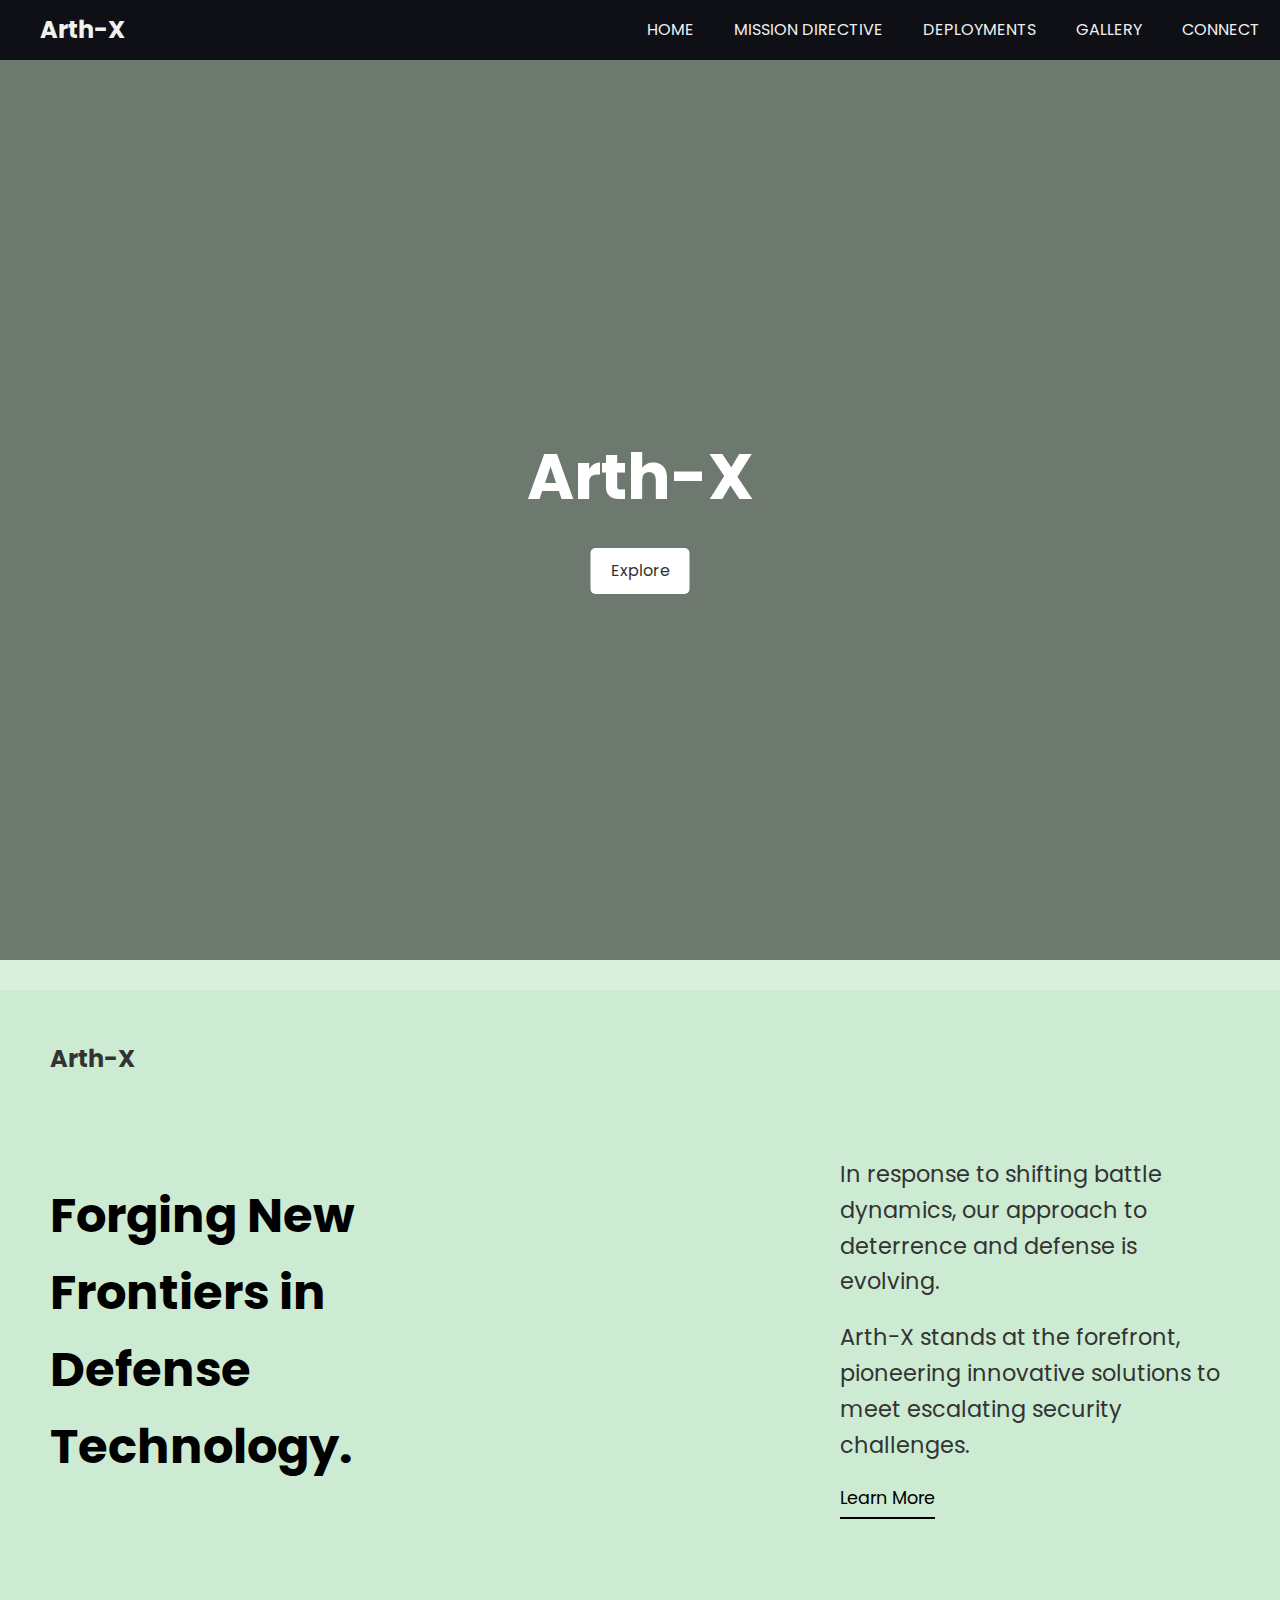
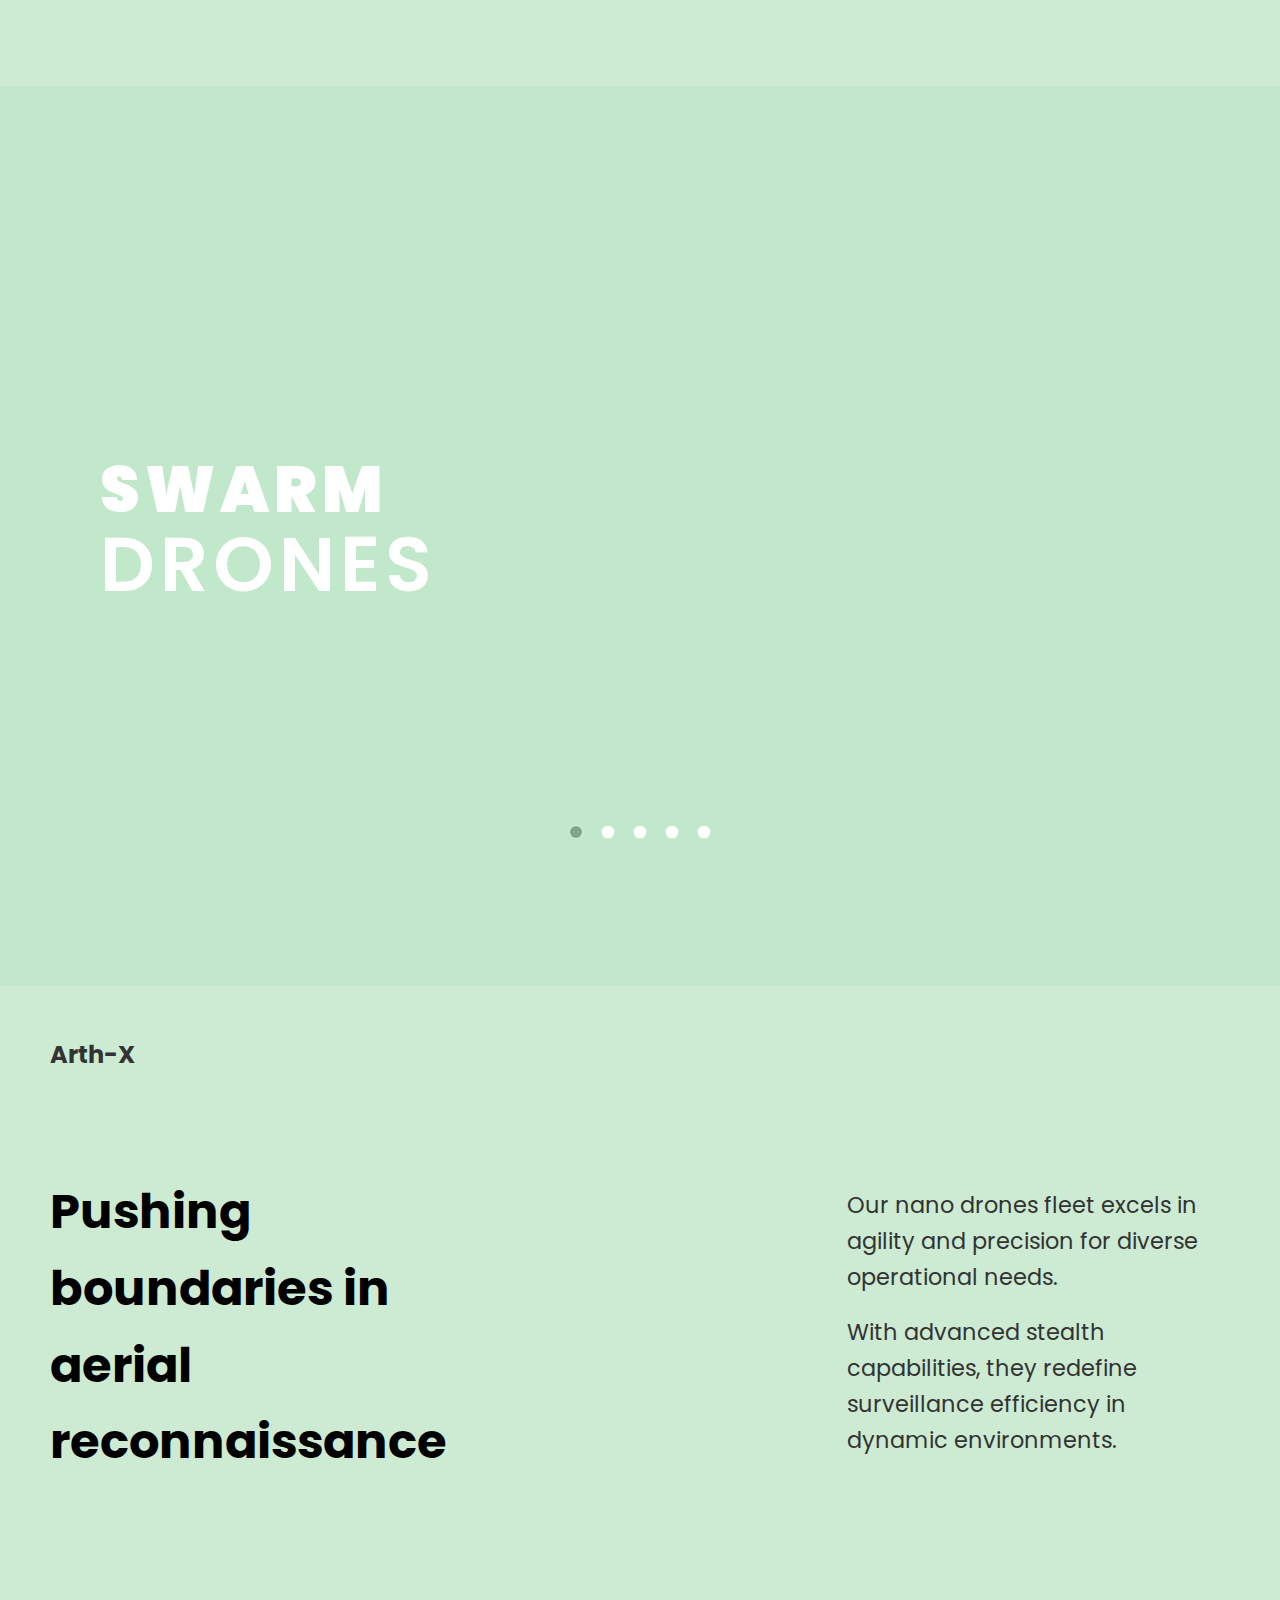
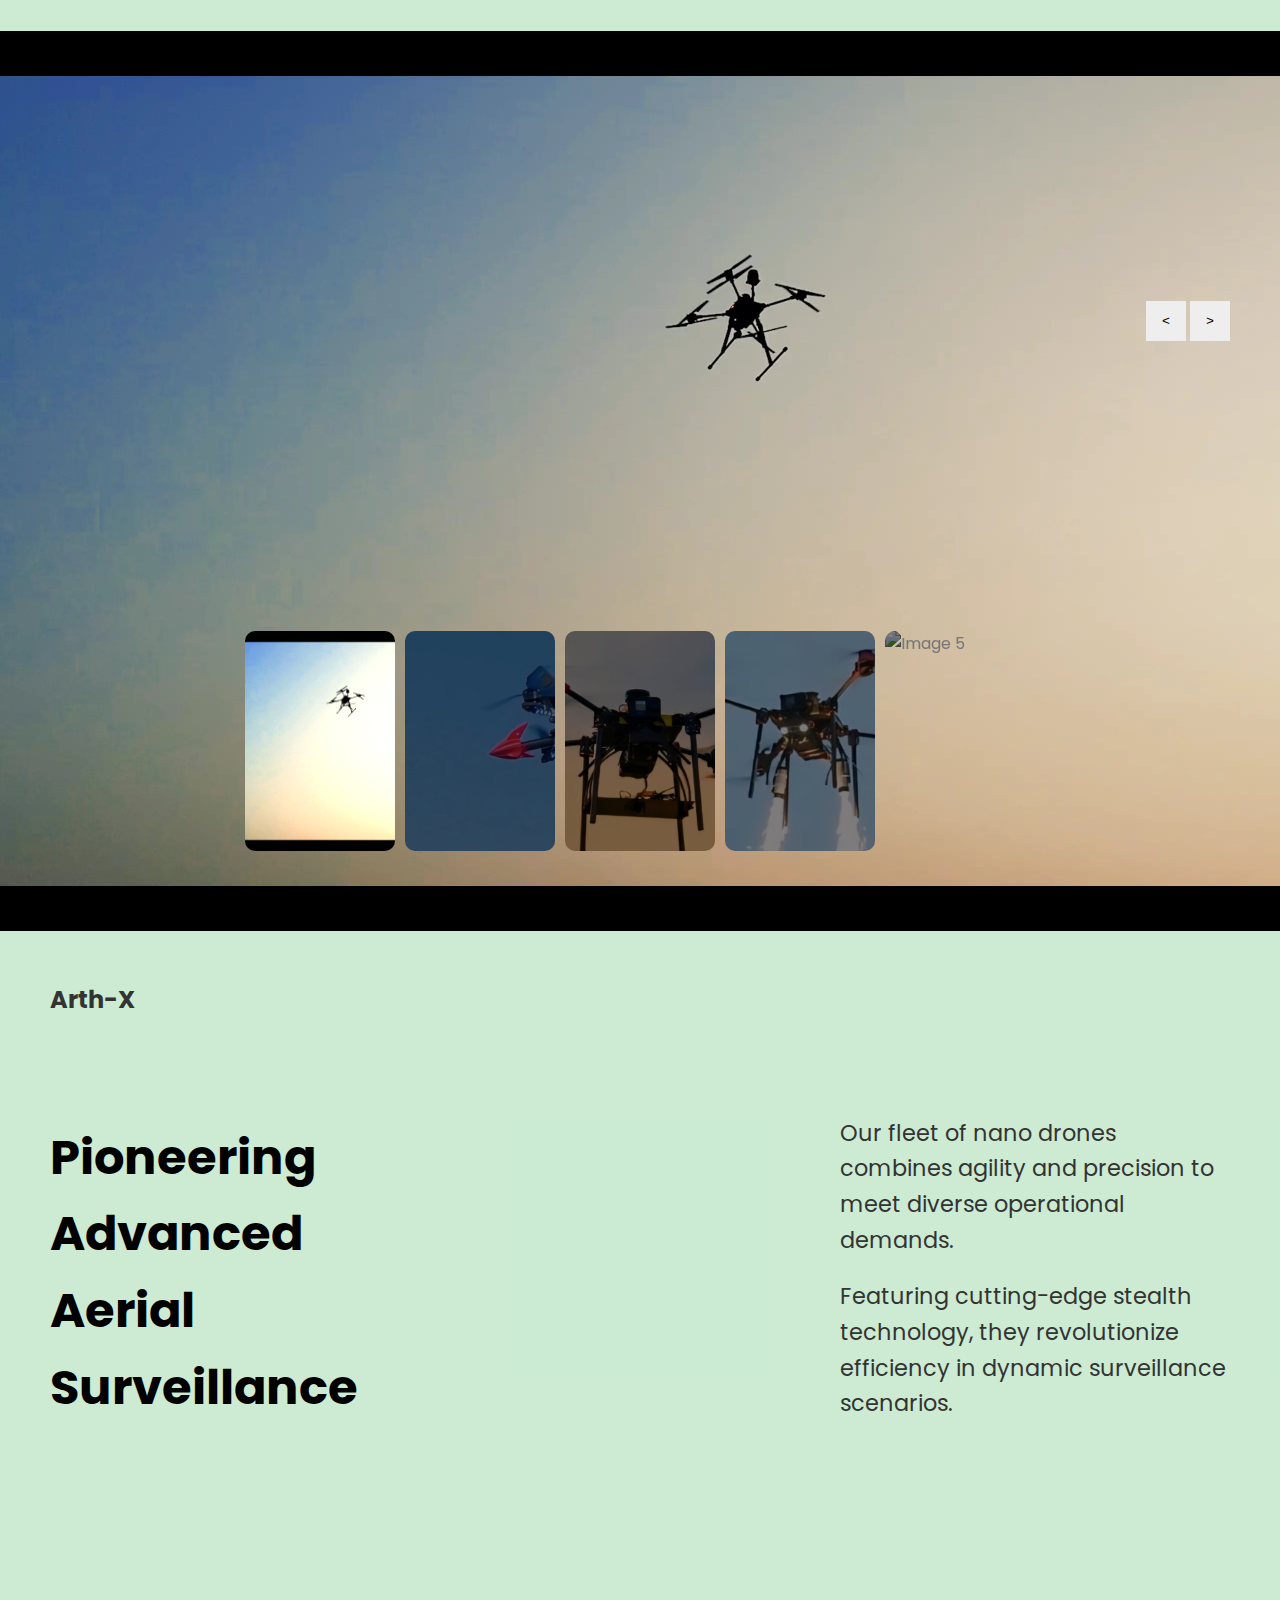
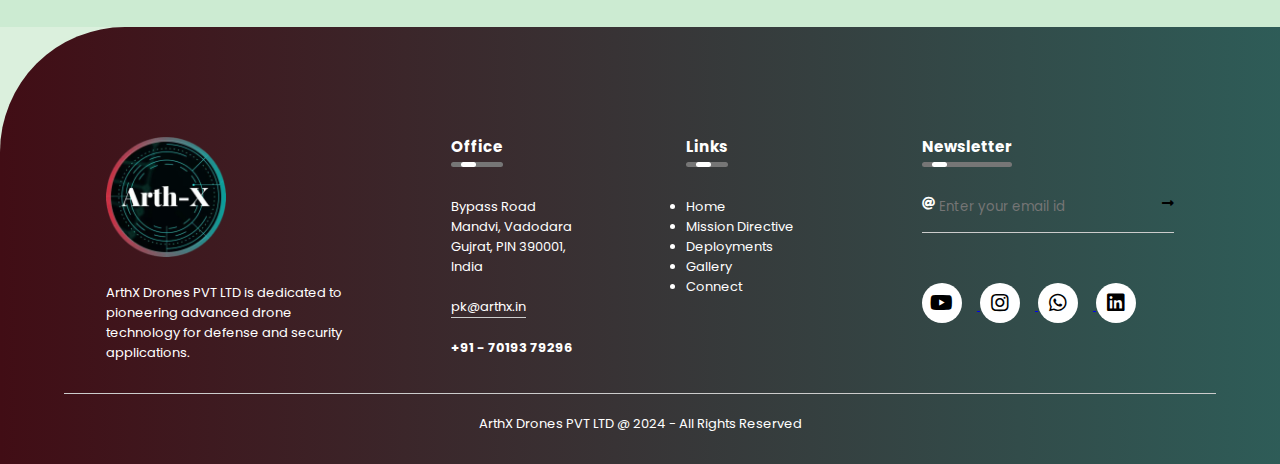
==== commit d1b42da1: "Update index.html" ====
--- a/index.html
+++ b/index.html
@@ -27,7 +27,7 @@
               </label>
     
           <!-- The <a> tags are linked to the subpages -->
-          <a href="index.html">Home</a> 
+          <a href="index.html">HOME</a> 
           <a href="about.html">MISSION DIRECTIVE</a> 
           <a href="deployments.html">DEPLOYMENTS</a>
           <a href="gallery.html">GALLERY</a>
